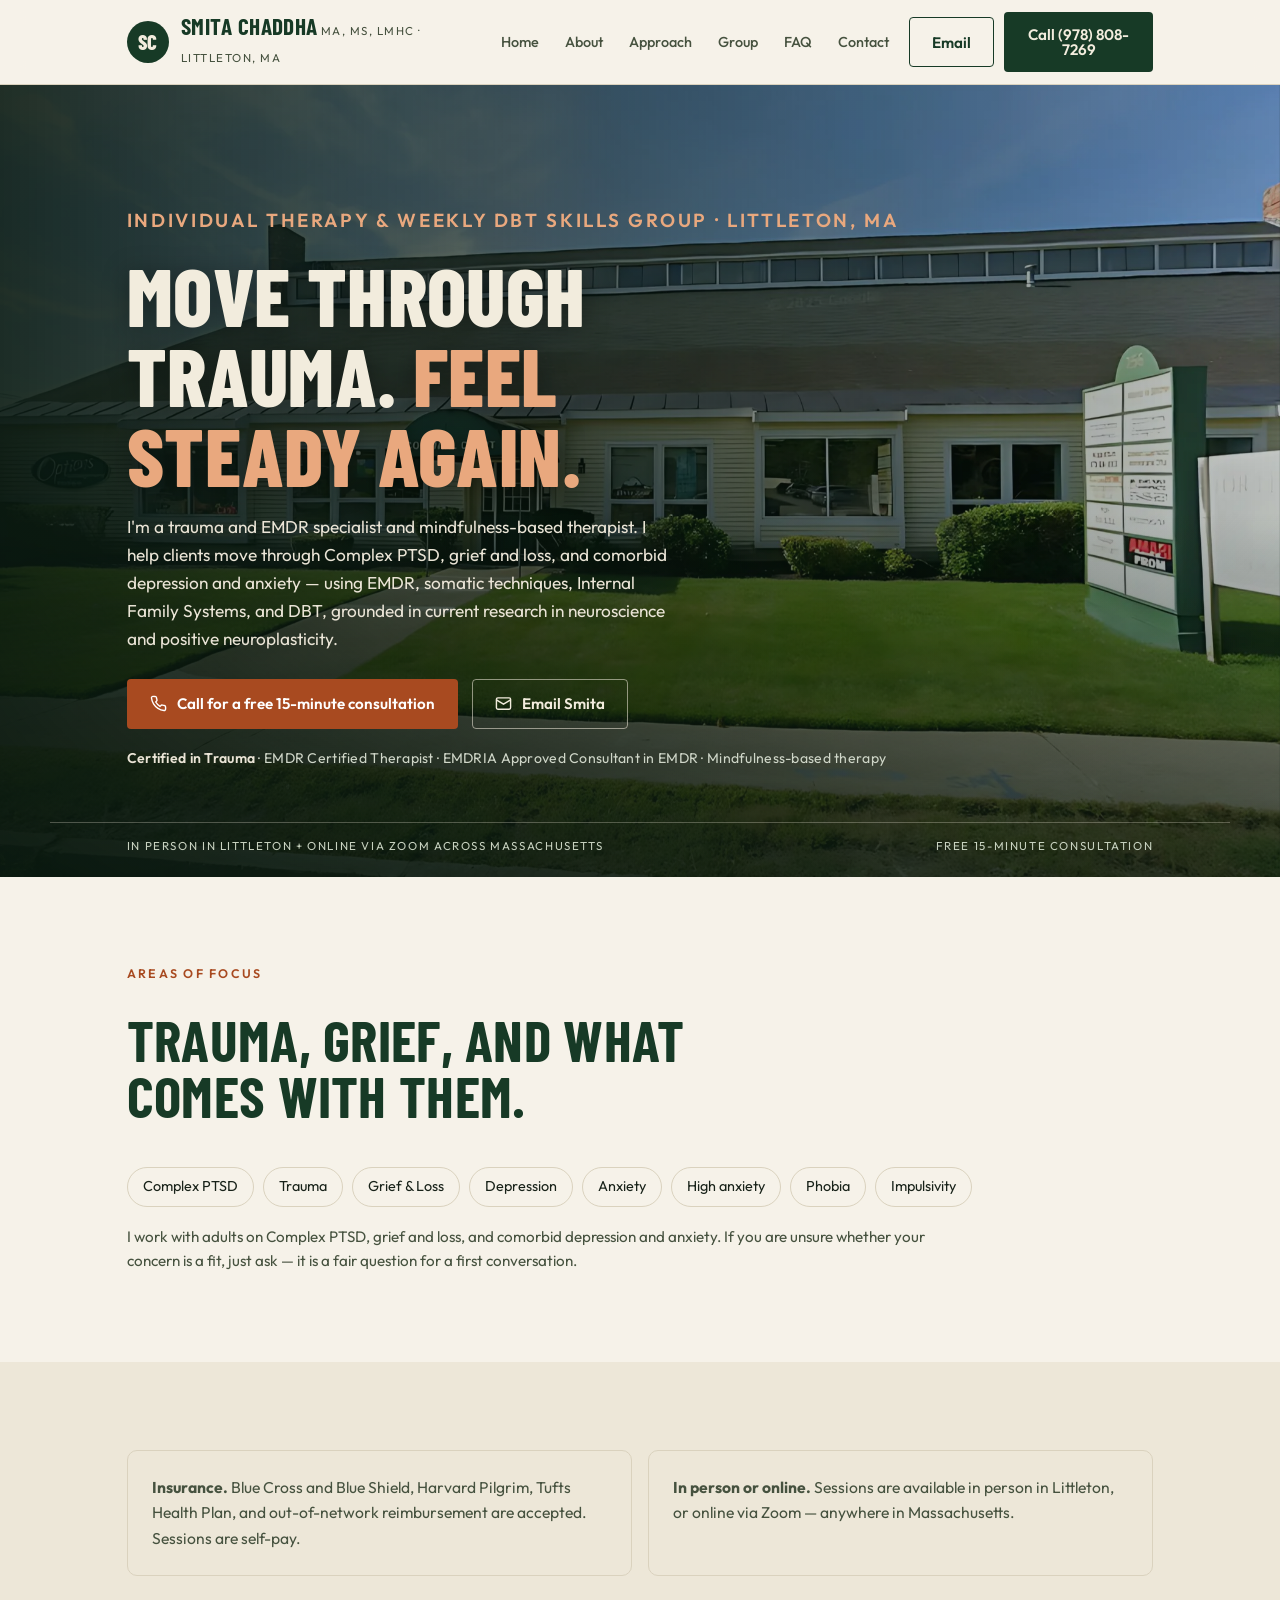
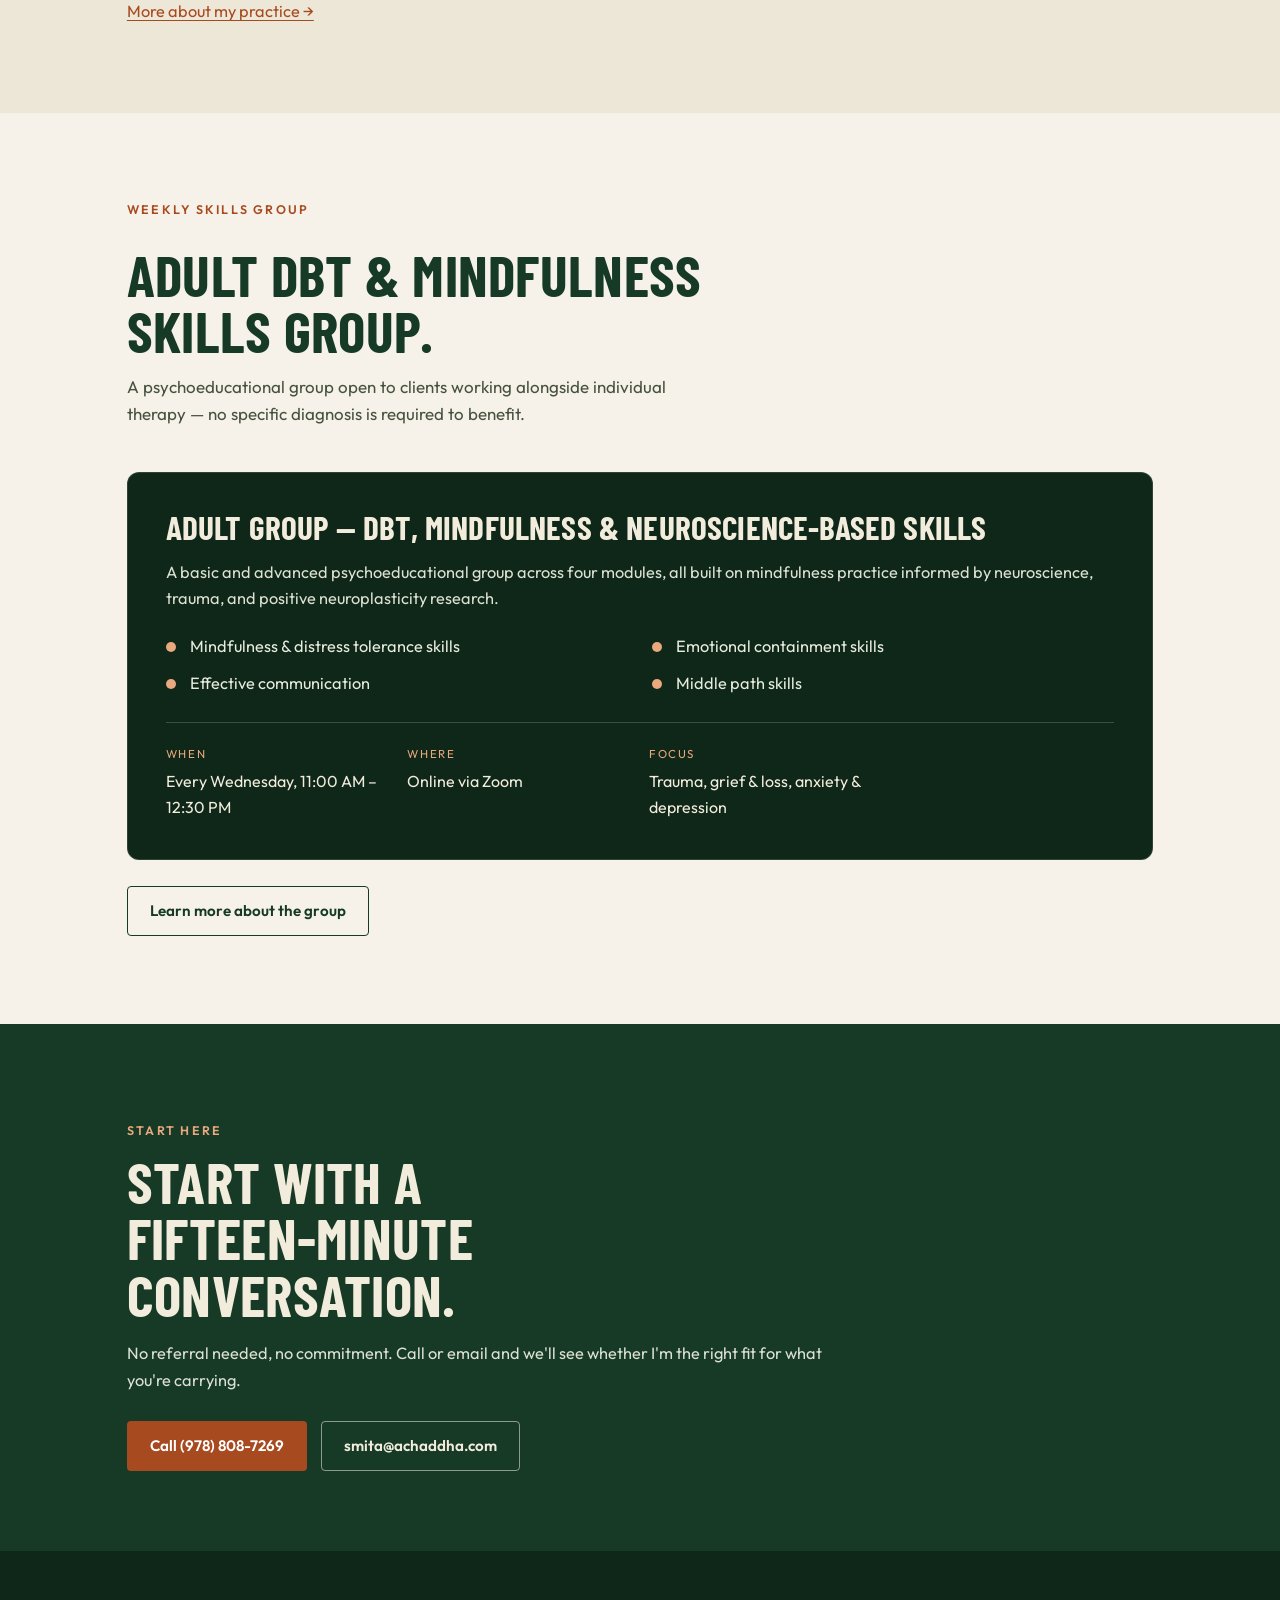
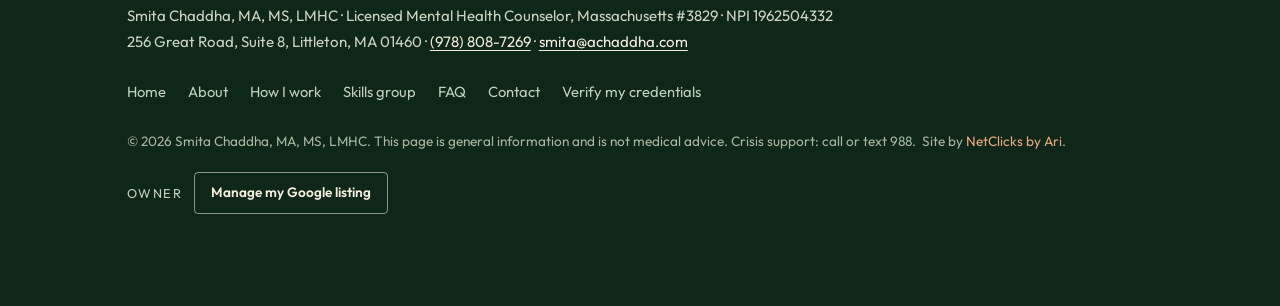
==== index.html @ 4974ed4e "Create v2 site: trauma-first, no fees page, self-pay, no sliding scale/languages/ages, BU kept, onli" ====
<!DOCTYPE html>
<html lang="en">
<head>
<meta charset="UTF-8">
<meta name="viewport" content="width=device-width, initial-scale=1.0">
<title>Smita Chaddha, MA, MS, LMHC — Trauma &amp; EMDR Therapist in Littleton, MA</title>
<meta name="description" content="Smita Chaddha, MA, MS, LMHC is a trauma and EMDR specialist and mindfulness-based therapist in Littleton, MA. EMDR, somatic therapy, Internal Family Systems and DBT for Complex PTSD, grief, depression and anxiety. In person or online via Zoom across Massachusetts. Free 15-minute consultation.">
<meta name="keywords" content="trauma therapist Littleton MA, EMDR therapist Littleton MA, Internal Family Systems therapist, somatic therapy, DBT skills group Massachusetts, mindfulness-based therapy, Complex PTSD treatment, grief counselor Littleton">
<meta name="author" content="Smita Chaddha, MA, MS, LMHC">
<meta name="robots" content="index, follow, max-image-preview:large">
<link rel="canonical" href="https://ari-builds.github.io/smita-chaddha-v2/">

<meta property="og:type" content="website">
<meta property="og:site_name" content="Smita Chaddha, MA, MS, LMHC">
<meta property="og:title" content="Smita Chaddha, MA, MS, LMHC — Trauma &amp; EMDR Therapy, Littleton MA">
<meta property="og:description" content="EMDR, somatic therapy, Internal Family Systems and DBT for Complex PTSD, grief, depression and anxiety. Licensed mental health counselor in Littleton, Massachusetts. In person or online via Zoom. Free 15-minute consultation.">
<meta property="og:url" content="https://ari-builds.github.io/smita-chaddha-v2/">
<meta property="og:image" content="https://ari-builds.github.io/smita-chaddha-v2/assets/og-image.jpg">
<meta property="og:image:width" content="1200">
<meta property="og:image:height" content="630">
<meta property="og:image:alt" content="Smita Chaddha, MA, MS, LMHC — trauma and EMDR therapy in Littleton, Massachusetts">
<meta property="og:locale" content="en_US">
<meta name="twitter:card" content="summary_large_image">
<meta name="twitter:title" content="Smita Chaddha, MA, MS, LMHC — Trauma &amp; EMDR Therapy, Littleton MA">
<meta name="twitter:description" content="EMDR, somatic therapy, Internal Family Systems and DBT for Complex PTSD, grief, depression and anxiety. Licensed mental health counselor in Littleton, Massachusetts.">
<meta name="twitter:image" content="https://ari-builds.github.io/smita-chaddha-v2/assets/og-image.jpg">
<meta name="twitter:image:alt" content="Smita Chaddha, MA, MS, LMHC — trauma and EMDR therapy in Littleton, Massachusetts">
<meta name="theme-color" content="#173A26">
<meta name="geo.region" content="US-MA">
<meta name="geo.placename" content="Littleton, Massachusetts">

<link rel="icon" href="favicon.svg" type="image/svg+xml">
<link rel="apple-touch-icon" href="assets/og-image.jpg">
<link rel="manifest" href="site.webmanifest">
<link rel="preconnect" href="https://fonts.googleapis.com">
<link rel="preconnect" href="https://fonts.gstatic.com" crossorigin>
<link rel="stylesheet" href="https://fonts.googleapis.com/css2?family=Barlow+Condensed:wght@600;700;800&family=Outfit:wght@400;500;600;700&display=swap">
<link rel="stylesheet" href="styles.css">

<script type="application/ld+json">
{
  "@context": "https://schema.org",
  "@graph": [
    {
      "@type": "WebSite",
      "@id": "https://ari-builds.github.io/smita-chaddha-v2/#website",
      "url": "https://ari-builds.github.io/smita-chaddha-v2/",
      "name": "Smita Chaddha, MA, MS, LMHC — Trauma & EMDR Therapy",
      "inLanguage": "en-US",
      "publisher": { "@id": "https://ari-builds.github.io/smita-chaddha-v2/#person" }
    },
    {
      "@type": ["Person", "MedicalBusiness", "LocalBusiness"],
      "@id": "https://ari-builds.github.io/smita-chaddha-v2/#person",
      "name": "Smita Chaddha",
      "alternateName": ["Smita Chaddha, MA, MS, LMHC", "Smita Chaddha LMHC"],
      "givenName": "Smita",
      "familyName": "Chaddha",
      "honorificSuffix": "MA, MS, LMHC",
      "jobTitle": "Licensed Mental Health Counselor",
      "description": "Trauma and EMDR specialist and mindfulness-based therapist in Littleton, Massachusetts. Certified in Trauma; EMDR Certified Therapist; EMDRIA Approved Consultant in EMDR. Trained in a nine-month trauma program under Bessel van der Kolk, a year-long Sensorimotor Psychotherapy training, and advanced training in Grief & Loss and Positive Neuroplasticity. Works with Complex PTSD, grief and loss, and comorbid depression and anxiety.",
      "url": "https://ari-builds.github.io/smita-chaddha-v2/",
      "email": "smita@achaddha.com",
      "telephone": "+19788087269",
      "image": "https://ari-builds.github.io/smita-chaddha-v2/assets/og-image.jpg",
      "currenciesAccepted": "USD",
      "address": {
        "@type": "PostalAddress",
        "streetAddress": "256 Great Road, Suite 8",
        "addressLocality": "Littleton",
        "addressRegion": "MA",
        "postalCode": "01460",
        "addressCountry": "US"
      },
      "geo": { "@type": "GeoCoordinates", "latitude": 42.5384, "longitude": -71.3089 },
      "hasMap": "https://maps.google.com/?q=256+Great+Road+Suite+8+Littleton+MA+01460",
      "areaServed": [
        { "@type": "State", "name": "Massachusetts" },
        { "@type": "City", "name": "Littleton", "containedInPlace": { "@type": "AdministrativeArea", "name": "Middlesex County, Massachusetts" } },
        { "@type": "AdministrativeArea", "name": "Middlesex County, Massachusetts" }
      ],
      "serviceArea": { "@type": "GeoCircle", "geoMidpoint": { "@type": "GeoCoordinates", "latitude": 42.5384, "longitude": -71.3089 }, "geoRadius": 25000 },
      "identifier": [
        { "@type": "PropertyValue", "name": "NPI", "value": "1962504332" },
        { "@type": "PropertyValue", "name": "MA Licensed Mental Health Counselor", "value": "3829" },
        { "@type": "PropertyValue", "name": "NPI Taxonomy Code", "value": "101YM0800X" }
      ],
      "hasCredential": [
        { "@type": "EducationalOccupationalCredential", "credentialCategory": "license", "identifier": "LMHC #3829", "recognizedBy": { "@type": "GovernmentOrganization", "name": "Massachusetts Board of Allied Mental Health Professionals" } },
        { "@type": "EducationalOccupationalCredential", "credentialCategory": "certification", "identifier": "Certified in Trauma" },
        { "@type": "EducationalOccupationalCredential", "credentialCategory": "certification", "identifier": "EMDR Certified Therapist" },
        { "@type": "EducationalOccupationalCredential", "credentialCategory": "certification", "identifier": "EMDRIA Approved Consultant in EMDR" },
        { "@type": "EducationalOccupationalCredential", "credentialCategory": "certification", "identifier": "Advanced training in Grief & Loss and Positive Neuroplasticity" }
      ],
      "alumniOf": { "@type": "CollegeOrUniversity", "name": "Boston University" },
      "medicalSpecialty": "Mental Health",
      "knowsAbout": [
        "Eye Movement Desensitization and Reprocessing (EMDR)", "Trauma", "Complex post-traumatic stress disorder (C-PTSD)",
        "Post-traumatic stress disorder (PTSD)", "Sensorimotor Psychotherapy", "Somatic therapy",
        "Internal Family Systems (IFS)", "Dialectical Behavior Therapy (DBT)", "Mindfulness-based therapy",
        "Anxiety", "Grief and loss", "Depression", "Specific phobias", "Impulsivity",
        "Positive neuroplasticity", "Neuroscience-informed therapy"
      ],
      "availableService": [
        { "@type": "MedicalTherapy", "name": "Individual psychotherapy", "description": "One-to-one therapy for adults, in person in Littleton or online via Zoom across Massachusetts." },
        { "@type": "MedicalTherapy", "name": "EMDR trauma processing", "description": "EMDR for past and present traumatic distress." },
        { "@type": "MedicalTherapy", "name": "Trauma-focused therapy", "description": "Trauma work informed by current neuroscience and positive neuroplasticity research." },
        { "@type": "MedicalTherapy", "name": "Weekly DBT and mindfulness skills group", "description": "A psychoeducational group for adults meeting online via Zoom on Wednesdays." }
      ],
      "isAcceptingNewPatients": true,
      "sameAs": [
        "https://www.psychologytoday.com/us/therapists/smita-chaddha-littleton-ma/141858",
        "https://www.healthgrades.com/counseling-directory/ma-massachusetts/littleton",
        "https://www.7cups.com/local/us/ma/littleton/therapists/smita-chaddha-counselor-ment-48624172",
        "https://flashtechnique.com/wp/places/united-states/massachusetts/littleton-1/therapist-1/smita-chaddha-mams-lmhc/",
        "https://npiregistry.cms.hhs.gov/provider-view/1962504332",
        "https://www.linkedin.com/company/smita-chaddha"
      ]
    },
    {
      "@type": "Event",
      "@id": "https://ari-builds.github.io/smita-chaddha-v2/#group",
      "name": "Adult Group — DBT, Mindfulness & Neuroscience-Based Skills",
      "description": "A basic and advanced psychoeducational skills group in four modules: mindfulness and distress tolerance, emotional containment, effective communication, and middle path skills. Intended for clients working alongside individual therapy. No specific diagnosis is required to benefit.",
      "eventAttendanceMode": "https://schema.org/OnlineEventAttendanceMode",
      "eventStatus": "https://schema.org/EventScheduled",
      "organizer": { "@id": "https://ari-builds.github.io/smita-chaddha-v2/#person" },
      "location": { "@type": "VirtualLocation", "url": "https://www.zoom.us/" },
      "about": ["DBT", "Mindfulness", "Distress tolerance", "Emotional regulation"]
    },
    {
      "@type": "FAQPage",
      "@id": "https://ari-builds.github.io/smita-chaddha-v2/#faq",
      "mainEntity": [
        {
          "@type": "Question",
          "name": "Is Smita Chaddha a licensed therapist in Massachusetts?",
          "acceptedAnswer": { "@type": "Answer", "text": "Yes. Smita Chaddha is a Licensed Mental Health Counselor in Massachusetts, license number 3829, and a sole proprietor. She also holds National Provider Identifier 1962504332. You can verify the license through the Massachusetts Board of Allied Mental Health Professionals and the NPI through the CMS NPI Registry." }
        },
        {
          "@type": "Question",
          "name": "Where does Smita Chaddha see clients?",
          "acceptedAnswer": { "@type": "Answer", "text": "Her office is at 256 Great Road, Suite 8, Littleton, Massachusetts 01460. Sessions are also available online via Zoom for anyone in Massachusetts." }
        },
        {
          "@type": "Question",
          "name": "What is EMDR and what does it treat?",
          "acceptedAnswer": { "@type": "Answer", "text": "EMDR stands for Eye Movement Desensitization and Reprocessing. It is a structured trauma therapy used to process past and present traumatic distress. Smita Chaddha is an EMDR Certified Therapist and an EMDRIA Approved Consultant in EMDR, and uses EMDR for trauma, high anxiety, phobias, grief and depression." }
        },
        {
          "@type": "Question",
          "name": "Does she accept insurance?",
          "acceptedAnswer": { "@type": "Answer", "text": "Blue Cross and Blue Shield, Harvard Pilgrim and Tufts Health Plan are accepted, as well as out-of-network reimbursement. Sessions are self-pay. A free 15-minute consultation is available." }
        },
        {
          "@type": "Question",
          "name": "When does the weekly skills group meet?",
          "acceptedAnswer": { "@type": "Answer", "text": "The adult skills group meets online via Zoom every Wednesday from 11:00 AM to 12:30 PM. It runs as a basic and advanced psychoeducational group across four modules: mindfulness and distress tolerance, emotional containment, effective communication, and middle path skills. It is intended for clients working alongside individual therapy, and no specific diagnosis is required to benefit." }
        },
        {
          "@type": "Question",
          "name": "Does Smita Chaddha offer a free consultation?",
          "acceptedAnswer": { "@type": "Answer", "text": "Yes. Call (978) 808-7269 or email smita@achaddha.com to book a free 15-minute consultation, or to ask about qualifications, training, or what a particular form of therapy will be like." }
        }
      ]
    }
  ]
}
</script>
<script>
/* Arms scroll-reveal before first paint. Failsafe: if site.js never runs
   (404, blocked, error), reveal is switched back off so no content can be
   left permanently invisible. With JS disabled this never executes either,
   so content stays visible. */
document.documentElement.classList.add('reveal');
window.__revealFailsafe = setTimeout(function () {
  document.documentElement.classList.remove('reveal');
}, 3000);
</script>
</head>
<body>

<a class="skip" href="#main">Skip to content</a>

<header class="site-header">
  <div class="bar">
    <a class="brand" href="#main" aria-label="Smita Chaddha, LMHC — home">
      <span class="mark" aria-hidden="true">SC</span>
      <span>
        <span class="name">Smita Chaddha</span>
        <span class="sub">MA, MS, LMHC · Littleton, MA</span>
      </span>
    </a>
    <nav class="site-nav" aria-label="Primary">
      <a href="index.html" aria-current="page">Home</a>
      <a href="about.html">About</a>
      <a href="approach.html">Approach</a>
      <a href="group.html">Group</a>
      <a href="faq.html">FAQ</a>
      <a href="contact.html">Contact</a>
    </nav>
    <div class="head-actions">
      <a class="btn btn-outline" href="mailto:smita@achaddha.com">Email</a>
      <a class="btn btn-green" href="tel:+19788087269">Call (978) 808-7269</a>
      <button id="menuBtn" type="button" aria-label="Open menu" aria-expanded="false" aria-controls="mobileMenu">
        <svg width="22" height="16" viewBox="0 0 22 16" fill="none" aria-hidden="true"><path d="M1 1h20M1 8h20M1 15h20" stroke="currentColor" stroke-width="2" stroke-linecap="round"/></svg>
      </button>
    </div>
  </div>
</header>

<div class="mobile-menu" id="mobileMenu" aria-hidden="true">
  <div class="mm-head">
    <div class="mm-title">Smita Chaddha, LMHC</div>
    <button id="menuClose" type="button" aria-label="Close menu">&#10005;</button>
  </div>
  <nav class="mm-links" aria-label="Mobile">
    <a href="index.html">Home</a>
    <a href="about.html">About</a>
    <a href="approach.html">Approach</a>
    <a href="group.html">Group</a>
    <a href="faq.html">FAQ</a>
    <a href="contact.html">Contact</a>
  </nav>
  <div class="mm-cta">
    <a class="btn btn-solid" href="tel:+19788087269">Call</a>
    <a class="btn btn-ghost-light" href="mailto:smita@achaddha.com">Email</a>
  </div>
  <div class="mm-phone">(978) 808-7269 · Littleton, MA</div>
</div>

<header>
  <section class="hero" aria-labelledby="hero-title">
    <div class="hero-media" aria-hidden="true">
      <picture>
        <source srcset="assets/hero-enhanced.webp" type="image/webp">
        <img src="assets/hero-enhanced.jpg" alt="" fetchpriority="high" decoding="async">
      </picture>
    </div>
    <div class="hero-scrim" aria-hidden="true"></div>
    <div class="hero-inner">
      <p class="kicker">Individual therapy &amp; weekly DBT skills group · Littleton, MA</p>
      <h1 id="hero-title">Move through trauma. <em>Feel steady again.</em></h1>
      <p class="lede">I'm a trauma and EMDR specialist and mindfulness-based therapist. I help clients move through Complex PTSD, grief and loss, and comorbid depression and anxiety — using EMDR, somatic techniques, Internal Family Systems, and DBT, grounded in current research in neuroscience and positive neuroplasticity.</p>
      <div class="hero-actions">
        <a class="btn btn-solid" href="tel:+19788087269">
          <svg viewBox="0 0 24 24" fill="none" stroke="currentColor" stroke-width="2" aria-hidden="true"><path d="M22 16.9v3a2 2 0 0 1-2.2 2 19.8 19.8 0 0 1-8.6-3.1 19.5 19.5 0 0 1-6-6A19.8 19.8 0 0 1 2.1 4.2 2 2 0 0 1 4.1 2h3a2 2 0 0 1 2 1.7c.1 1 .4 1.9.7 2.8a2 2 0 0 1-.5 2.1L8.1 9.9a16 16 0 0 0 6 6l1.3-1.2a2 2 0 0 1 2.1-.5c.9.3 1.8.6 2.8.7a2 2 0 0 1 1.7 2Z"/></svg>
          Call for a free 15-minute consultation
        </a>
        <a class="btn btn-ghost-light" href="mailto:smita@achaddha.com">
          <svg viewBox="0 0 24 24" fill="none" stroke="currentColor" stroke-width="2" aria-hidden="true"><rect x="2" y="4" width="20" height="16" rx="2"/><path d="m2 7 10 6 10-6"/></svg>
          Email Smita
        </a>
      </div>
      <p class="hero-creds"><strong>Certified in Trauma</strong> · EMDR Certified Therapist · EMDRIA Approved Consultant in EMDR · Mindfulness-based therapy</p>
    </div>
    <div class="hero-foot">
      <span>In person in Littleton + online via Zoom across Massachusetts</span>
      <span>Free 15-minute consultation</span>
    </div>
  </section>
</header>

<main id="main">

<section class="section" id="focus">
  <div class="container">
    <div class="section-head">
      <p class="kicker">Areas of focus</p>
      <h2>Trauma, grief, and what comes with them.</h2>
    </div>
    <ul class="tags">
      <li>Complex PTSD</li><li>Trauma</li><li>Grief &amp; Loss</li><li>Depression</li><li>Anxiety</li><li>High anxiety</li><li>Phobia</li><li>Impulsivity</li>
    </ul>
    <p style="color:var(--ink-soft);font-size:.95rem;margin-top:18px;max-width:56em;">
      I work with adults on Complex PTSD, grief and loss, and comorbid depression and anxiety. If you are unsure whether your concern is a fit, just ask — it is a fair question for a first conversation.
    </p>
  </div>
</section>

<section class="section alt" id="goodtoknow">
  <div class="container">
    <div class="grid grid-2">
      <div class="note-box rv">
        <p><strong>Insurance.</strong> Blue Cross and Blue Shield, Harvard Pilgrim, Tufts Health Plan, and out-of-network reimbursement are accepted. Sessions are self-pay.</p>
      </div>
      <div class="note-box rv">
        <p><strong>In person or online.</strong> Sessions are available in person in Littleton, or online via Zoom — anywhere in Massachusetts.</p>
      </div>
    </div>
    <p style="margin-top:22px;"><a href="about.html">More about my practice &rarr;</a></p>
  </div>
</section>

<section class="section" id="group">
  <div class="container">
    <div class="section-head">
      <p class="kicker">Weekly skills group</p>
      <h2>Adult DBT &amp; mindfulness skills group.</h2>
      <p class="lede">A psychoeducational group open to clients working alongside individual therapy — no specific diagnosis is required to benefit.</p>
    </div>
    <div class="feature rv">
      <h3>Adult Group — DBT, Mindfulness &amp; Neuroscience-Based Skills</h3>
      <p>A basic and advanced psychoeducational group across four modules, all built on mindfulness practice informed by neuroscience, trauma, and positive neuroplasticity research.</p>
      <ul class="modules">
        <li>Mindfulness &amp; distress tolerance skills</li>
        <li>Emotional containment skills</li>
        <li>Effective communication</li>
        <li>Middle path skills</li>
      </ul>
      <div class="feature-meta">
        <div><span>When</span>Every Wednesday, 11:00 AM – 12:30 PM</div>
        <div><span>Where</span>Online via Zoom</div>
        <div><span>Focus</span>Trauma, grief &amp; loss, anxiety &amp; depression</div>
      </div>
    </div>
    <div class="rv" style="margin-top:26px;">
      <a class="btn btn-outline" href="group.html">Learn more about the group</a>
    </div>
  </div>
</section>

<div class="final-cta">
  <div class="container">
    <p class="kicker" style="color:var(--accent-light);">Start here</p>
    <h2>Start with a fifteen-minute conversation.</h2>
    <p>No referral needed, no commitment. Call or email and we'll see whether I'm the right fit for what you're carrying.</p>
    <div class="hero-actions">
      <a class="btn btn-solid" href="tel:+19788087269">Call (978) 808-7269</a>
      <a class="btn btn-ghost-light" href="mailto:smita@achaddha.com">smita@achaddha.com</a>
    </div>
  </div>
</div>

</main>

<footer class="site-footer">
  <div class="container">
    <div class="nap">
      Smita Chaddha, MA, MS, LMHC · Licensed Mental Health Counselor, Massachusetts #3829 · NPI 1962504332<br>
      256 Great Road, Suite 8, Littleton, MA 01460 · <a href="tel:+19788087269">(978) 808-7269</a> · <a href="mailto:smita@achaddha.com">smita@achaddha.com</a>
    </div>
    <div class="footer-links">
      <a href="index.html">Home</a><a href="about.html">About</a><a href="approach.html">How I work</a><a href="group.html">Skills group</a>
      <a href="faq.html">FAQ</a><a href="contact.html">Contact</a>
      <a href="verify.html">Verify my credentials</a>
    </div>
    <p class="colophon">&copy; <span id="year">2026</span> Smita Chaddha, MA, MS, LMHC. This page is general information and is not medical advice. Crisis support: call or text 988.&nbsp; Site by <a href="https://netclicksbyari.tech" target="_blank" rel="noopener">NetClicks by Ari</a>.</p>
    <div class="owner-tools">
      <span class="owner-label" id="owner-label">Owner</span>
      <a class="btn btn-ghost-light" href="https://business.google.com/" target="_blank" rel="noopener" aria-describedby="owner-label">Manage my Google listing</a>
    </div>
  </div>
</footer>

<div class="mobile-bar">
  <a class="btn btn-solid" href="tel:+19788087269">Call (978) 808-7269</a>
  <a class="btn btn-ghost-light" href="mailto:smita@achaddha.com">Email</a>
</div>

<script src="site.js" defer></script>

</body>
</html>
---- styles.css ----
/* ==========================================================================
   Smita Chaddha, MA, MS, LMHC - shared design system
   Palette: deep evergreen + warm cream + accessible clay accent.
   Layout & type language adapted from the Nevan / Repairs-N-Moore builds:
   sticky blurred header, condensed display type, card grids, dark feature
   bands, full-screen mobile menu, sticky mobile call bar.
   All text/background pairs verified for WCAG AA contrast.
   ========================================================================== */

:root{
  --paper:#F6F2E9;
  --paper-2:#EDE7D8;
  --ink:#182219;
  --ink-soft:#46523F;
  --line:#DAD2BE;
  --line-strong:#C9BFAD;
  --evergreen:#173A26;
  --evergreen-2:#0F2718;
  --cream:#F2ECDD;
  --cream-soft:#C3CEBB;
  --accent:#A84A20;
  --accent-hover:#8A3A15;
  --accent-light:#E9A87E;
  --radius:4px;
  --maxw:1180px;
  --pad:6%;
  --shadow:0 1px 2px rgba(24,34,25,.05), 0 18px 40px -24px rgba(24,34,25,.25);
  --font-display:"Barlow Condensed",Impact,system-ui,sans-serif;
  --font-body:"Outfit",system-ui,-apple-system,"Segoe UI",Roboto,Arial,sans-serif;
}

*{box-sizing:border-box;}
html{scroll-behavior:smooth;scroll-padding-top:96px;}
body{
  margin:0;background:var(--paper);color:var(--ink);
  font:400 1.02rem/1.62 var(--font-body);
  -webkit-font-smoothing:antialiased;text-rendering:optimizeLegibility;
  overflow-x:hidden;
}
img{display:block;max-width:100%;}
a{color:var(--accent);text-decoration-thickness:1px;text-underline-offset:3px;}
a:hover{color:var(--accent-hover);}
:focus-visible{outline:3px solid var(--accent);outline-offset:3px;border-radius:3px;}

h1,h2,h3,h4{
  font-family:var(--font-display);font-weight:700;color:var(--evergreen);
  margin:0;line-height:.98;letter-spacing:.005em;text-transform:uppercase;
}
h1{font-size:clamp(2.4rem,6.4vw,5.4rem);font-weight:800;}
h2{font-size:clamp(2rem,4.6vw,3.6rem);}
h3{font-size:clamp(1.35rem,2.2vw,1.9rem);line-height:1.02;}
p{margin:0 0 1em;}
p:last-child{margin-bottom:0;}

.container{max-width:var(--maxw);margin:0 auto;padding:0 var(--pad);}

.skip{position:fixed;left:12px;top:-100px;background:var(--evergreen);color:var(--cream);
  padding:12px 18px;z-index:200;border-radius:var(--radius);transition:top .2s;}
.skip:focus{top:12px;}

.kicker{
  font:600 .78rem/1.4 var(--font-body);letter-spacing:.18em;text-transform:uppercase;
  color:var(--accent);margin:0 0 1.1em;
}
.on-dark .kicker{color:var(--accent-light);}

/* ---------- header ---------- */
.site-header{
  position:sticky;top:0;z-index:60;
  background:color-mix(in srgb,var(--paper) 88%,transparent);
  backdrop-filter:blur(12px);-webkit-backdrop-filter:blur(12px);
  border-bottom:1px solid var(--line);
}
.site-header .bar{display:flex;align-items:center;justify-content:space-between;gap:20px;
  max-width:var(--maxw);margin:0 auto;padding:12px var(--pad);}
.brand{display:flex;align-items:center;gap:12px;text-decoration:none;color:inherit;}
.brand .mark{
  width:42px;height:42px;flex:none;border-radius:50%;
  background:var(--evergreen);color:var(--cream);
  display:grid;place-items:center;font-family:var(--font-display);
  font-weight:800;font-size:1.3rem;letter-spacing:.02em;
}
.brand .name{font-family:var(--font-display);font-weight:700;font-size:1.45rem;
  line-height:.95;color:var(--evergreen);text-transform:uppercase;letter-spacing:.02em;}
.brand .sub{font-size:.72rem;letter-spacing:.13em;text-transform:uppercase;color:var(--ink-soft);margin-top:3px;}
.site-nav{display:flex;align-items:center;gap:26px;font-size:.9rem;font-weight:500;}
.site-nav a{color:var(--ink-soft);text-decoration:none;}
.site-nav a:hover{color:var(--accent);}
.head-actions{display:flex;align-items:center;gap:10px;}
#menuBtn{display:none;}

/* ---------- buttons ---------- */
.btn{
  display:inline-flex;align-items:center;justify-content:center;gap:10px;
  padding:14px 22px;border:1px solid transparent;border-radius:var(--radius);
  font:600 .95rem/1 var(--font-body);text-decoration:none;cursor:pointer;
  transition:background .18s,color .18s,border-color .18s,transform .18s;
  min-height:50px;text-align:center;
}
.btn:hover{transform:translateY(-2px);}
.btn svg{width:17px;height:17px;flex:none;}
.btn-solid{background:var(--accent);color:#fff;}
.btn-solid:hover{background:var(--accent-hover);color:#fff;}
.btn-green{background:var(--evergreen);color:var(--cream);}
.btn-green:hover{background:var(--evergreen-2);color:var(--cream);}
.btn-outline{background:transparent;color:var(--evergreen);border-color:var(--evergreen);}
.btn-outline:hover{background:var(--evergreen);color:var(--cream);}
.btn-ghost-light{background:transparent;color:var(--cream);border-color:rgba(242,236,221,.55);}
.btn-ghost-light:hover{background:rgba(242,236,221,.14);color:var(--cream);}
.btn-block{width:100%;}

/* ---------- hero ---------- */
.hero{position:relative;overflow:hidden;isolation:isolate;color:var(--cream);
  min-height:min(88vh,820px);display:flex;align-items:flex-end;background:var(--evergreen-2);}
.hero-media{position:absolute;inset:-24% 0;z-index:-3;will-change:transform;}
.hero-media img{width:100%;height:100%;object-fit:cover;object-position:center 54%;}
.hero-scrim{position:absolute;inset:0;z-index:-2;
  background:
    linear-gradient(90deg,rgba(9,24,15,.9) 0%,rgba(9,24,15,.62) 46%,rgba(9,24,15,.24) 100%),
    linear-gradient(0deg,rgba(9,24,15,.72) 0%,rgba(9,24,15,0) 46%);
}
.hero-inner{position:relative;flex:0 0 100%;width:100%;max-width:var(--maxw);margin:0 auto;
  padding:86px var(--pad) 108px;}
.hero .kicker{color:var(--accent-light);}
.hero h1{color:var(--cream);max-width:16ch;text-shadow:0 2px 26px rgba(0,0,0,.35);}
.hero h1 em{font-style:normal;color:var(--accent-light);}
.hero .lede{margin-top:18px;max-width:34rem;font-size:1.08rem;color:#EAE4D6;}
.hero-creds{margin-top:18px;font-size:.88rem;letter-spacing:.02em;color:#CFD6C8;}
.hero-creds strong{color:#EAE4D6;font-weight:600;}
.hero-actions{margin-top:26px;display:flex;flex-wrap:wrap;align-items:center;gap:14px;}
.hero-note{flex-basis:100%;font-size:.92rem;color:#DCE1D3;}
.hero-note a{color:var(--accent-light);font-weight:600;}
.hero-badges{margin-top:28px;display:flex;flex-wrap:wrap;gap:8px;list-style:none;padding:0;}
.hero-badges li{
  font-size:.8rem;letter-spacing:.02em;color:#EDE7D8;
  border:1px solid rgba(242,236,221,.4);border-radius:999px;padding:6px 13px;
}
.hero-foot{position:absolute;bottom:22px;left:50%;transform:translateX(-50%);
  width:100%;max-width:var(--maxw);padding:14px var(--pad) 0;
  display:flex;justify-content:space-between;gap:16px;
  font-size:.72rem;letter-spacing:.14em;text-transform:uppercase;color:#C8D2C0;
  border-top:1px solid rgba(242,236,221,.28);}

@media (min-width:881px){
  .hero .kicker{font-size:1.18rem;letter-spacing:.14em;}
}

/* ---------- subpage banner ---------- */
.page-hero{background:var(--evergreen-2);color:var(--cream);padding:74px 0 58px;
  border-bottom:1px solid rgba(242,236,221,.14);}
.page-hero .kicker{color:var(--accent-light);}
.page-hero h1{color:var(--cream);max-width:20ch;}
.page-hero .page-lede{margin-top:18px;max-width:48rem;font-size:1.08rem;color:#DCE1D3;}

/* ---------- stat band ---------- */
.stats{background:var(--evergreen);color:var(--cream);border-top:1px solid rgba(242,236,221,.14);}
.stats .row{display:grid;grid-template-columns:repeat(4,1fr);gap:18px;
  max-width:var(--maxw);margin:0 auto;padding:22px var(--pad);}
.stats .row div{font-family:var(--font-display);font-weight:600;font-size:1.25rem;
  text-transform:uppercase;letter-spacing:.04em;}
.stats .row span{display:block;font-family:var(--font-body);font-size:.8rem;
  letter-spacing:.06em;color:var(--cream-soft);text-transform:none;margin-top:4px;}

/* ---------- generic section ---------- */
.section{padding:88px 0;}
.section.alt{background:var(--paper-2);}
.section.dark{background:var(--evergreen);color:var(--cream);}
.section.dark h2,.section.dark h3{color:var(--cream);}
.section.dark p{color:#DCE1D3;}
.section-head{display:grid;grid-template-columns:1fr;gap:14px;margin-bottom:44px;}
.section-head h2{max-width:24ch;}
.section-head .lede{color:var(--ink-soft);max-width:52ch;font-size:1.06rem;}
.section.dark .section-head .lede{color:#D6DCCE;}

/* ---------- cards ---------- */
.card{background:var(--paper);border:1px solid var(--line);border-radius:10px;padding:26px;}
.section.alt .card{background:var(--paper);}
.grid{display:grid;gap:16px;}
.grid-2{grid-template-columns:repeat(2,1fr);}
.grid-3{grid-template-columns:repeat(3,1fr);}
.card h3{margin-bottom:10px;}
.card p{color:var(--ink-soft);font-size:.98rem;}

/* cred grid */
.cred-grid{display:grid;grid-template-columns:repeat(2,1fr);gap:14px;}
.cred .label{font-size:.74rem;letter-spacing:.14em;text-transform:uppercase;
  color:var(--accent);font-weight:600;margin-bottom:6px;}
.cred .value{font-size:1rem;color:var(--ink);}

/* pull quote */
.pullquote{margin:0 0 34px;padding:22px 0 22px 26px;border-left:4px solid var(--accent);}
.pullquote p{font-family:var(--font-display);font-weight:600;font-size:clamp(1.4rem,2.6vw,2.1rem);
  line-height:1.06;text-transform:uppercase;color:var(--evergreen);margin:0 0 12px;}
.pullquote cite{font-style:normal;font-size:.85rem;letter-spacing:.08em;
  text-transform:uppercase;color:var(--ink-soft);}

/* approach */
.approach-grid{display:grid;grid-template-columns:repeat(2,1fr);gap:16px;}
.approach .abbr{display:inline-block;font-family:var(--font-display);font-weight:700;
  font-size:.82rem;letter-spacing:.12em;text-transform:uppercase;color:var(--accent);
  margin-bottom:8px;}

/* focus tags */
.tags{display:flex;flex-wrap:wrap;gap:9px;list-style:none;padding:0;margin:0;}
.tags li{border:1px solid var(--line);border-radius:999px;padding:7px 15px;
  font-size:.9rem;color:var(--ink);background:var(--paper);}
.section.alt .tags li{background:var(--paper);}

/* ---------- group feature ---------- */
.feature{background:var(--evergreen-2);color:var(--cream);border-radius:12px;padding:38px;
  border:1px solid rgba(242,236,221,.14);}
.feature h3{color:var(--cream);font-size:clamp(1.5rem,2.6vw,2.2rem);margin-bottom:14px;}
.feature p{color:#DCE1D3;}
.modules{list-style:none;padding:0;margin:22px 0;display:grid;grid-template-columns:1fr 1fr;gap:10px 24px;}
.modules li{position:relative;padding-left:24px;color:#E7ECDF;}
.modules li::before{content:"";position:absolute;left:0;top:.55em;width:10px;height:10px;
  border-radius:50%;background:var(--accent-light);}
.feature-meta{display:grid;grid-template-columns:repeat(4,1fr);gap:18px;margin-top:26px;
  border-top:1px solid rgba(242,236,221,.2);padding-top:22px;}
.feature-meta div{font-size:1rem;color:var(--cream);}
.feature-meta span{display:block;font-size:.72rem;letter-spacing:.14em;text-transform:uppercase;
  color:var(--accent-light);margin-bottom:5px;}

/* ---------- fees table ---------- */
.fee-table{width:100%;border-collapse:collapse;font-size:1rem;}
.fee-table th,.fee-table td{text-align:left;padding:16px 18px;border-bottom:1px solid var(--line);
  vertical-align:top;}
.fee-table thead th{font-family:var(--font-display);font-weight:700;font-size:1.05rem;
  text-transform:uppercase;letter-spacing:.06em;color:var(--evergreen);
  background:var(--paper-2);border-bottom:2px solid var(--evergreen);}
.fee-table tbody th{font-weight:600;color:var(--evergreen);width:34%;}
.fee-table td{color:var(--ink-soft);}

/* ---------- faq ---------- */
.faq-item{border:1px solid var(--line);border-radius:10px;background:var(--paper);
  margin-bottom:12px;overflow:hidden;}
.faq-item summary{
  cursor:pointer;list-style:none;padding:18px 52px 18px 20px;position:relative;
  font-family:var(--font-display);font-weight:600;font-size:1.2rem;line-height:1.12;
  text-transform:uppercase;color:var(--evergreen);
}
.faq-item summary::-webkit-details-marker{display:none;}
.faq-item summary::after{
  content:"+";position:absolute;right:20px;top:50%;transform:translateY(-50%);
  font-family:var(--font-body);font-weight:400;font-size:1.5rem;color:var(--accent);
}
.faq-item[open] summary::after{content:"\2013";}
.faq-item summary:hover{color:var(--accent);}
.faq-item .answer{padding:0 20px 20px;color:var(--ink-soft);border-top:1px solid var(--line);
  margin-top:0;padding-top:16px;}

/* ---------- contact ---------- */
.contact-grid{display:grid;grid-template-columns:1.1fr .9fr;gap:26px;}
.contact-block{padding:16px 0;border-bottom:1px solid var(--line);}
.contact-block .label{font-size:.74rem;letter-spacing:.14em;text-transform:uppercase;
  color:var(--accent);font-weight:600;margin-bottom:5px;}
.contact-block .value{font-size:1.12rem;}
.note-box{background:var(--paper-2);border:1px solid var(--line);border-radius:10px;padding:24px;}
.note-box p{color:var(--ink-soft);font-size:.98rem;margin-bottom:14px;}
.note-box p:last-child{margin-bottom:0;}

.disclaimer{margin-top:32px;padding:18px 20px;border-left:4px solid var(--accent);
  background:var(--paper-2);border-radius:0 8px 8px 0;font-size:.92rem;color:var(--ink-soft);}
.disclaimer strong{color:var(--ink);}

/* ---------- profiles ---------- */
.profile-list{display:grid;gap:12px;}
.profile-row{display:flex;align-items:center;justify-content:space-between;gap:20px;
  background:var(--paper);border:1px solid var(--line);border-radius:10px;padding:18px 22px;}
.profile-row .pname{font-family:var(--font-display);font-weight:700;font-size:1.2rem;
  text-transform:uppercase;color:var(--evergreen);letter-spacing:.02em;}
.profile-row .pdesc{display:block;color:var(--ink-soft);font-size:.94rem;margin-top:4px;}
.profile-row a{font-weight:600;white-space:nowrap;}

/* ---------- final cta ---------- */
.final-cta{background:var(--evergreen);color:var(--cream);padding:80px 0;}
.final-cta h2{color:var(--cream);max-width:18ch;}
.final-cta p{color:#DCE1D3;margin-top:18px;max-width:46rem;}
.final-cta .hero-actions{margin-top:28px;justify-content:flex-start;}

/* ---------- footer ---------- */
.site-footer{background:var(--evergreen-2);color:var(--cream-soft);padding:52px 0 92px;}
.site-footer .nap{font-size:.94rem;line-height:1.7;color:#CBD4C3;}
.site-footer .nap a{color:var(--cream);}
.site-footer .footer-links{display:flex;flex-wrap:wrap;gap:8px 22px;margin:26px 0;font-size:.92rem;}
.site-footer .footer-links a{color:var(--cream-soft);text-decoration:none;}
.site-footer .footer-links a:hover{color:var(--cream);text-decoration:underline;}
.site-footer .colophon{font-size:.85rem;color:#A9B4A1;margin:0;}
.site-footer .colophon a{color:var(--accent-light);text-decoration:none;}
.site-footer .colophon a:hover{text-decoration:underline;}
.owner-tools{margin-top:20px;display:flex;align-items:center;gap:12px;}
.owner-label{font-size:.8rem;letter-spacing:.12em;text-transform:uppercase;color:var(--cream-soft);}
.owner-tools .btn{min-height:42px;padding:9px 16px;font-size:.85rem;}

/* ---------- mobile menu ---------- */
.mobile-menu{position:fixed;inset:0;z-index:100;display:none;flex-direction:column;
  background:var(--evergreen-2);color:var(--cream);padding:20px var(--pad) 28px;overflow:auto;}
.mobile-menu.open{display:flex;}
.mobile-menu .mm-head{display:flex;align-items:center;justify-content:space-between;}
.mobile-menu .mm-title{font-family:var(--font-display);font-weight:700;font-size:1.4rem;
  text-transform:uppercase;letter-spacing:.02em;}
#menuClose{width:46px;height:46px;border-radius:50%;border:1px solid rgba(242,236,221,.35);
  background:transparent;color:var(--cream);font-size:1.2rem;cursor:pointer;}
.mobile-menu .mm-links{display:flex;flex-direction:column;gap:14px;margin-top:44px;}
.mobile-menu .mm-links a{font-family:var(--font-display);font-weight:700;font-size:2.5rem;
  line-height:1;text-transform:uppercase;color:var(--cream);text-decoration:none;}
.mobile-menu .mm-links a:hover{color:var(--accent-light);}
.mobile-menu .mm-cta{margin-top:auto;display:grid;grid-template-columns:1fr 1fr;gap:10px;}
.mobile-menu .mm-cta .btn{width:100%;}
.mobile-menu .mm-phone{margin-top:18px;text-align:center;font-family:var(--font-display);
  font-size:1rem;letter-spacing:.14em;text-transform:uppercase;color:var(--cream-soft);}
body.locked{overflow:hidden;}

/* ---------- sticky mobile bar ---------- */
.mobile-bar{display:none;}

/* ---------- motion (subtle; all disabled by prefers-reduced-motion) ---------- */
.site-nav a{position:relative;}
.site-nav a::after{content:"";position:absolute;left:0;right:0;bottom:-5px;height:2px;
  background:var(--accent);transform:scaleX(0);transform-origin:left;transition:transform .25s ease;}
.site-nav a:hover::after{transform:scaleX(1);}

.card,.feature,.profile-row{transition:box-shadow .25s ease,border-color .25s ease;}
.card:hover,.feature:hover,.profile-row:hover{box-shadow:0 16px 36px -20px rgba(24,34,25,.4);}
.card:hover{border-color:var(--line-strong);}

.hero-inner>*{animation:rise .7s cubic-bezier(.2,.7,.3,1) both;}
.hero-inner>:nth-child(2){animation-delay:.09s}
.hero-inner>:nth-child(3){animation-delay:.18s}
.hero-inner>:nth-child(4){animation-delay:.27s}
.hero-inner>:nth-child(5){animation-delay:.36s}
.hero-inner>:nth-child(6){animation-delay:.45s}
@keyframes rise{from{opacity:0;transform:translateY(16px)}to{opacity:1;transform:none}}
.hero-media img{animation:heroIn 1.2s ease-out both;}
@keyframes heroIn{from{opacity:.3;transform:scale(1.06)}to{opacity:1;transform:scale(1)}}
.hero-actions .btn-solid{animation:callPulse 3s ease-in-out 1.6s infinite;}
@keyframes callPulse{0%,100%{box-shadow:0 0 0 0 rgba(233,168,126,.5)}50%{box-shadow:0 0 0 12px rgba(233,168,126,0)}}
.mobile-menu.open .mm-links a{animation:mmIn .4s cubic-bezier(.2,.7,.3,1) both;}
.mobile-menu.open .mm-links a:nth-child(1){animation-delay:.03s}
.mobile-menu.open .mm-links a:nth-child(2){animation-delay:.07s}
.mobile-menu.open .mm-links a:nth-child(3){animation-delay:.11s}
.mobile-menu.open .mm-links a:nth-child(4){animation-delay:.15s}
.mobile-menu.open .mm-links a:nth-child(5){animation-delay:.19s}
.mobile-menu.open .mm-links a:nth-child(6){animation-delay:.23s}
@keyframes mmIn{from{opacity:0;transform:translateY(10px)}to{opacity:1;transform:none}}

/* ---------- reveal ---------- */
.rv{transition:opacity .6s cubic-bezier(.2,.7,.3,1),transform .6s cubic-bezier(.2,.7,.3,1);}
html.reveal .rv{opacity:0;transform:translateY(16px);}
html.reveal .rv.in{opacity:1;transform:none;}

/* ---------- responsive ---------- */
@media (max-width:1040px){
  .grid-3{grid-template-columns:repeat(2,1fr);}
  .cred-grid{grid-template-columns:1fr 1fr;}
}
@media (max-width:880px){
  :root{--pad:6%;}
  .site-nav,.head-actions .btn-green{display:none;}
  #menuBtn{display:inline-flex;align-items:center;justify-content:center;width:46px;height:46px;
    border:1px solid var(--line);border-radius:50%;background:transparent;color:var(--evergreen);cursor:pointer;}
  .contact-grid{grid-template-columns:1fr;}
  .feature-meta{grid-template-columns:1fr 1fr;}
}
@media (max-width:640px){
  h1{font-size:clamp(2.5rem,13vw,3.6rem);}
  h2{font-size:clamp(1.9rem,8.6vw,2.6rem);}
  p{line-height:1.6;}
  .section{padding:60px 0 56px;}
  .grid-2,.grid-3,.approach-grid,.cred-grid{grid-template-columns:1fr;}
  .modules{grid-template-columns:1fr;}
  .stats .row{grid-template-columns:1fr 1fr;}
  .hero{min-height:auto;}
  .hero-inner{padding:86px var(--pad) 40px;}
  .hero h1{max-width:none;text-wrap:balance;}
  .hero .lede{font-size:1.13rem;line-height:1.62;max-width:none;}
  .hero-actions .btn{width:100%;justify-content:center;}
  .hero-note{margin-top:2px;}
  .hero-badges li{font-size:.74rem;padding:5px 11px;}
  .kicker{margin-bottom:.9em;}
  .card,.feature{padding:22px 18px;}
  .owner-tools{flex-direction:column;align-items:flex-start;gap:8px;}
  .page-hero{padding:58px 0 44px;}
  .page-hero h1{font-size:clamp(2.5rem,11vw,3.4rem);}
  .hero-foot{position:static;transform:none;max-width:none;margin:8px 0 0;padding-top:16px;}
  .hero-foot span:last-child{display:none;}
  .fee-table thead{display:none;}
  .fee-table tbody th,.fee-table tbody td{display:block;width:auto;border-bottom:0;padding:6px 0;}
  .fee-table tbody th{border-top:1px solid var(--line);padding-top:16px;}
  .fee-table tbody td{padding-bottom:14px;color:var(--ink-soft);}
  .profile-row{flex-direction:column;align-items:flex-start;gap:10px;}
  .mobile-menu .mm-links a{font-size:2.1rem;}

  /* sticky call bar replaces header buttons on phones */
  .head-actions{display:none;}
  .mobile-bar{
    display:grid;grid-template-columns:1fr 1fr;gap:10px;position:fixed;
    left:0;right:0;bottom:0;z-index:70;padding:11px 14px calc(11px + env(safe-area-inset-bottom));
    background:color-mix(in srgb,var(--evergreen-2) 94%,transparent);
    backdrop-filter:blur(10px);border-top:1px solid rgba(242,236,221,.2);
  }
  .mobile-bar .btn{min-height:48px;width:100%;}
  body{padding-bottom:calc(5rem + env(safe-area-inset-bottom));}
  .site-footer{padding-bottom:112px;}
}

@media (prefers-reduced-motion:reduce){
  html{scroll-behavior:auto;}
  .rv,html.reveal .rv{opacity:1;transform:none;transition:none;}
  *{animation:none!important;transition-duration:.01ms!important;}
  [data-depth]{transform:none!important;will-change:auto!important;}
}

@media print{
  .site-nav,.head-actions,#menuBtn,.mobile-bar,.final-cta,.hero-media,.hero-scrim,.mobile-menu{display:none!important;}
  body{background:#fff;padding:0;}
  .faq-item .answer{display:block!important;}
}
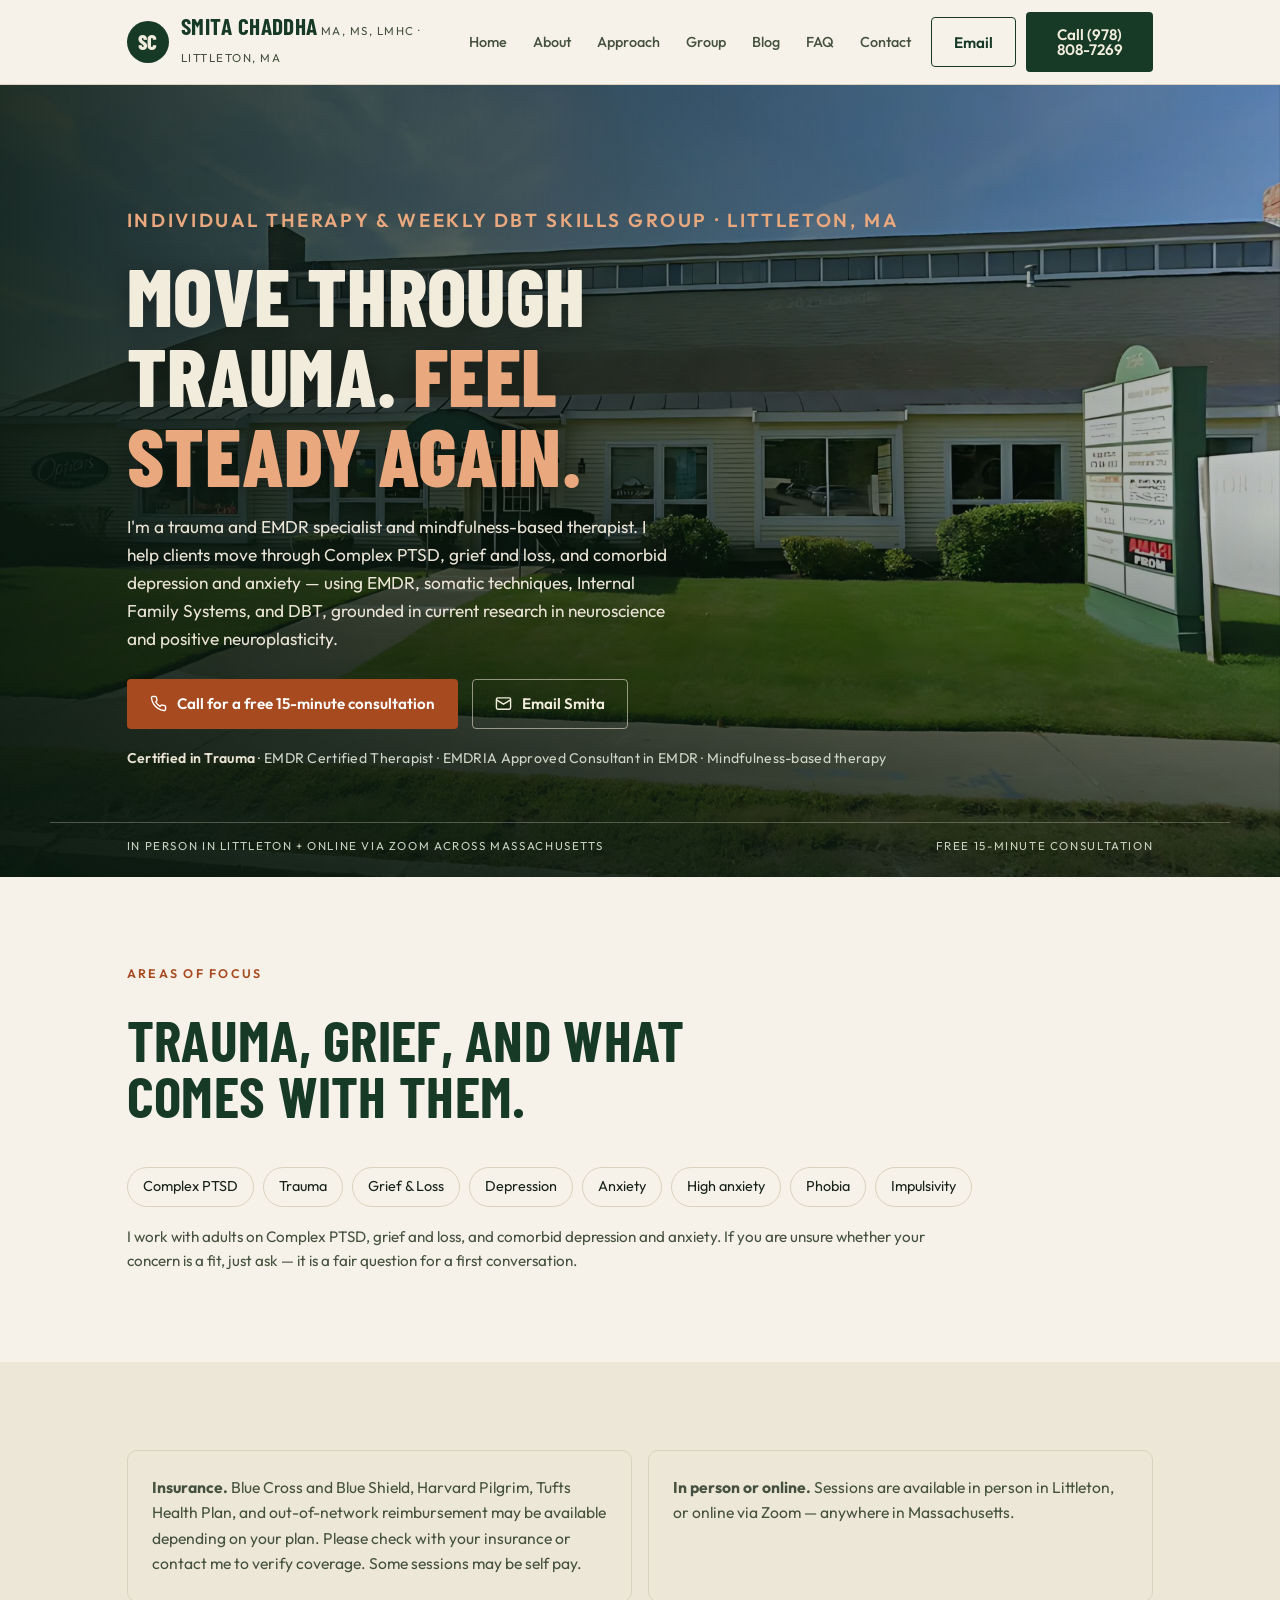
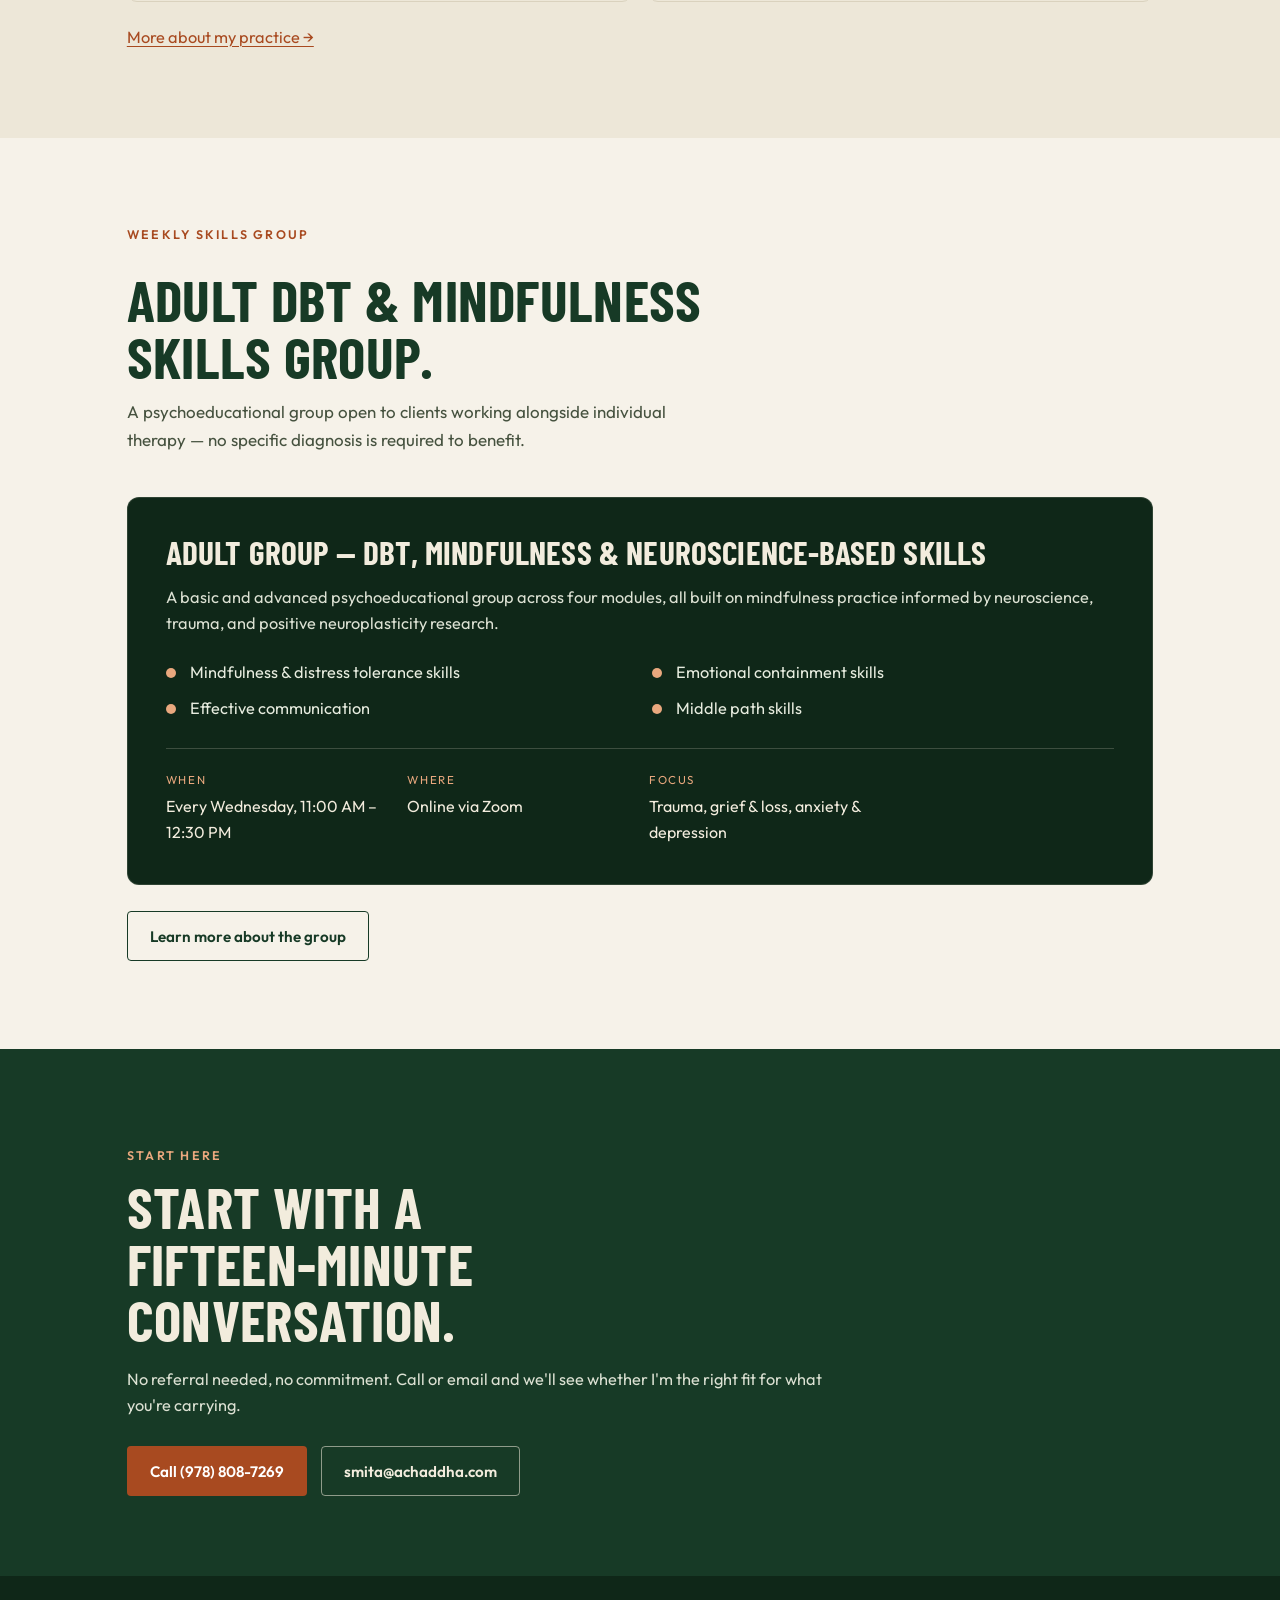
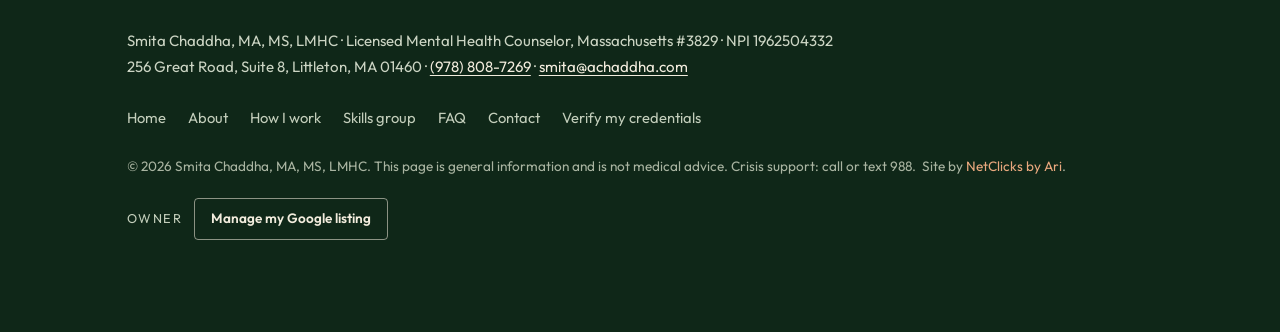
==== commit 6d20c44b: "V2 updates: blog page, insurance wording, 4 group modules with 8-week breakdown" ====
--- a/index.html
+++ b/index.html
@@ -150,7 +150,7 @@
         {
           "@type": "Question",
           "name": "Does she accept insurance?",
-          "acceptedAnswer": { "@type": "Answer", "text": "Blue Cross and Blue Shield, Harvard Pilgrim and Tufts Health Plan are accepted, as well as out-of-network reimbursement. Sessions are self-pay. A free 15-minute consultation is available." }
+          "acceptedAnswer": { "@type": "Answer", "text": "Blue Cross and Blue Shield, Harvard Pilgrim and Tufts Health Plan and out-of-network reimbursement may be available depending on your plan. Please check with your insurance or contact Smita Chaddha to verify coverage. Some sessions may be self pay. A free 15-minute consultation is available." }
         },
         {
           "@type": "Question",
@@ -196,6 +196,7 @@
       <a href="about.html">About</a>
       <a href="approach.html">Approach</a>
       <a href="group.html">Group</a>
+      <a href="blog.html">Blog</a>
       <a href="faq.html">FAQ</a>
       <a href="contact.html">Contact</a>
     </nav>
@@ -282,7 +283,7 @@
   <div class="container">
     <div class="grid grid-2">
       <div class="note-box rv">
-        <p><strong>Insurance.</strong> Blue Cross and Blue Shield, Harvard Pilgrim, Tufts Health Plan, and out-of-network reimbursement are accepted. Sessions are self-pay.</p>
+        <p><strong>Insurance.</strong> Blue Cross and Blue Shield, Harvard Pilgrim, Tufts Health Plan, and out-of-network reimbursement may be available depending on your plan. Please check with your insurance or contact me to verify coverage. Some sessions may be self pay.</p>
       </div>
       <div class="note-box rv">
         <p><strong>In person or online.</strong> Sessions are available in person in Littleton, or online via Zoom — anywhere in Massachusetts.</p>
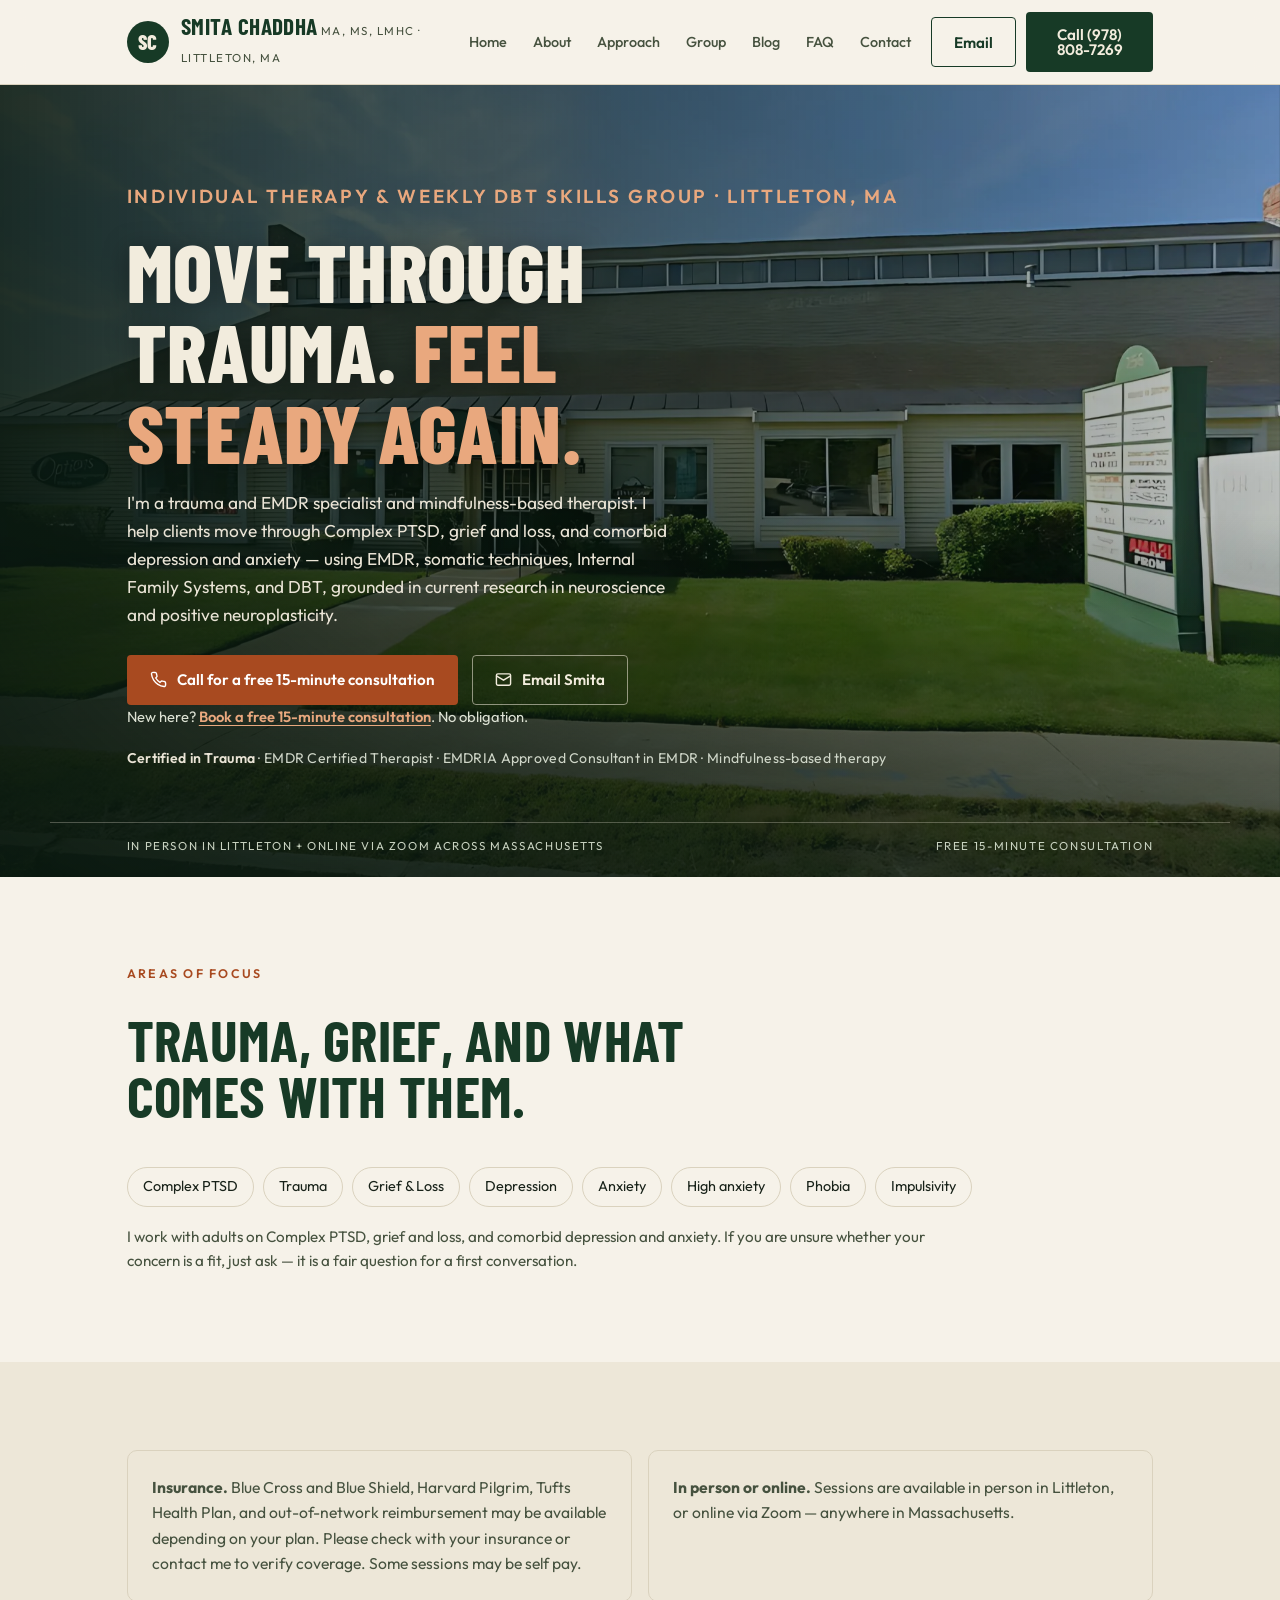
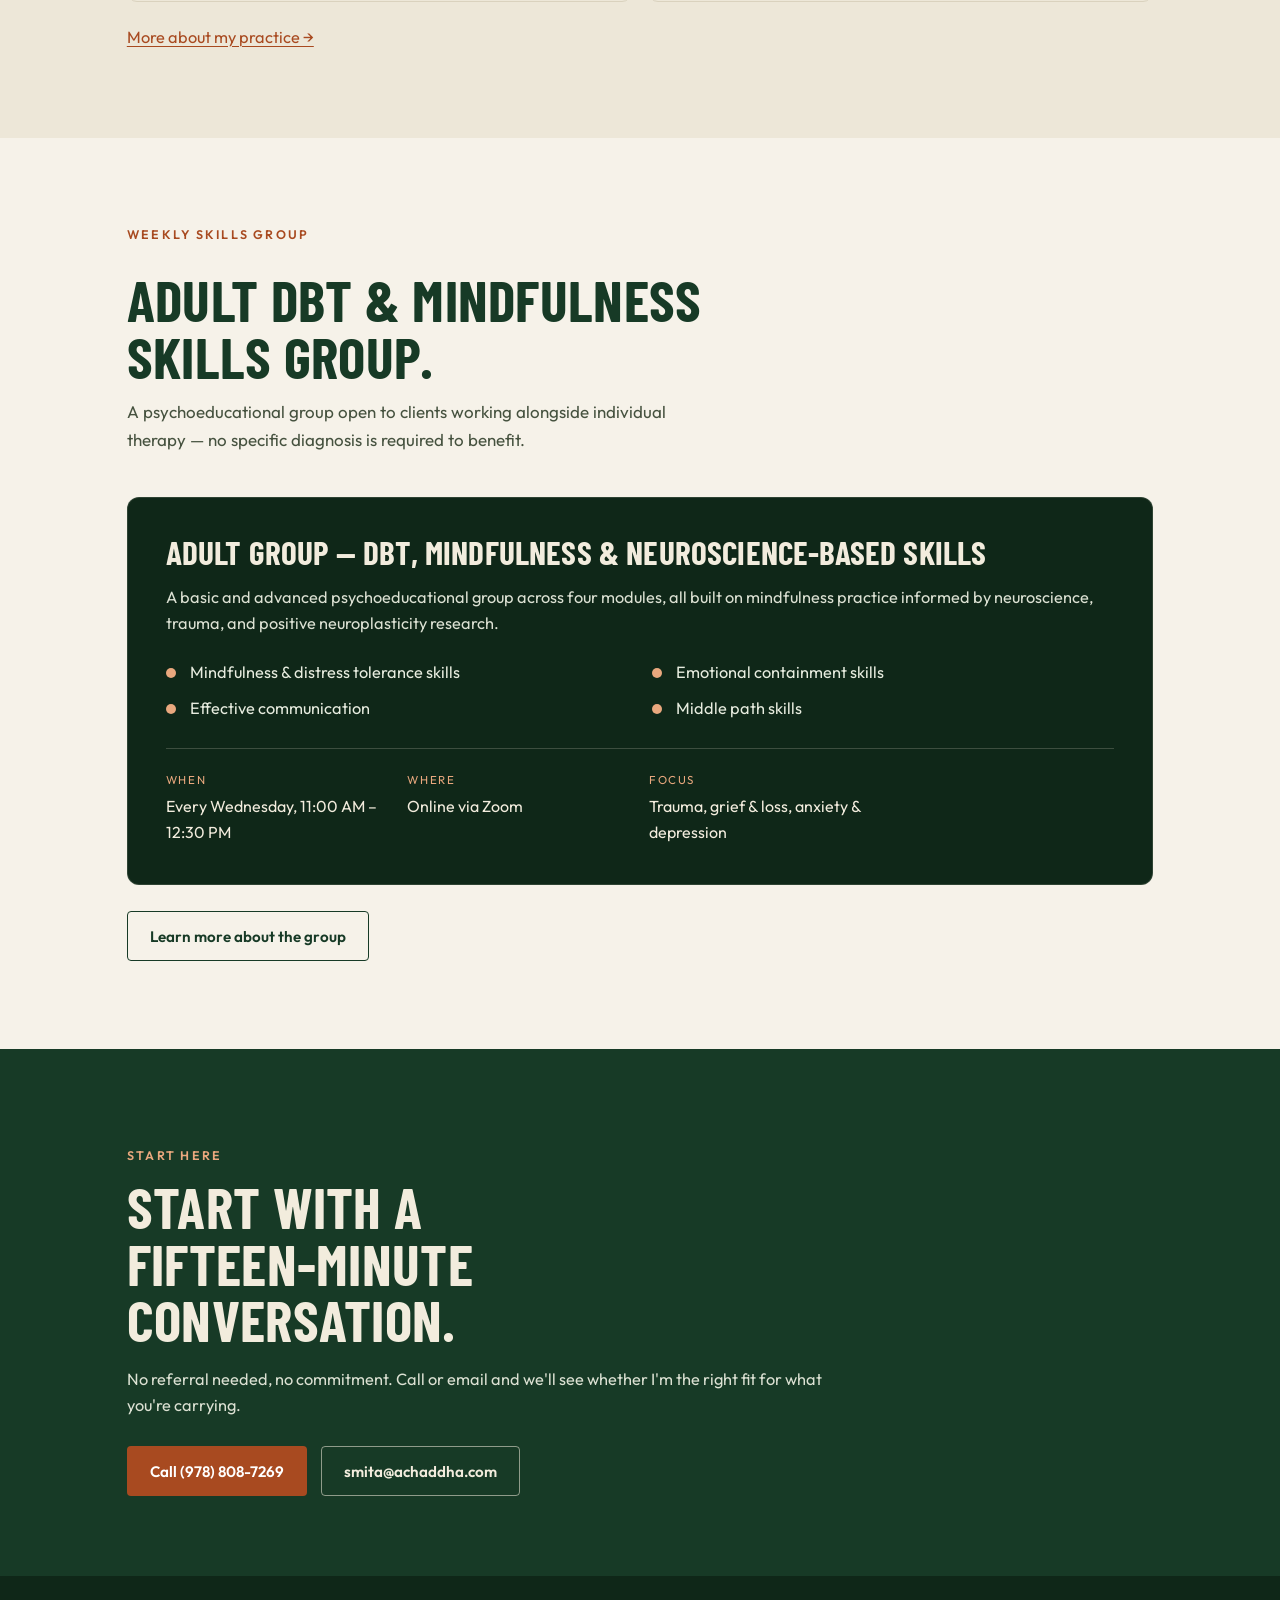
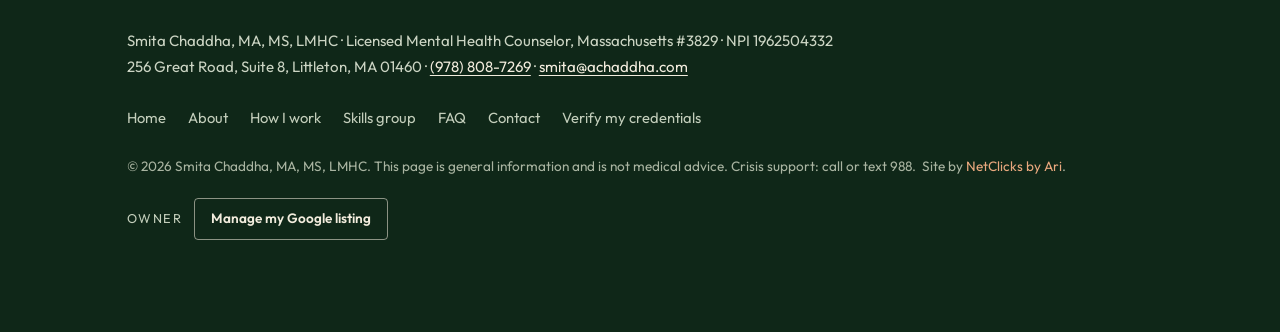
==== commit cfdafc83: "Add New here hero note" ====
--- a/index.html
+++ b/index.html
@@ -253,6 +253,7 @@
           Email Smita
         </a>
       </div>
+      <p class="hero-note">New here? <a href="contact.html">Book a free 15-minute consultation</a>. No obligation.</p>
       <p class="hero-creds"><strong>Certified in Trauma</strong> · EMDR Certified Therapist · EMDRIA Approved Consultant in EMDR · Mindfulness-based therapy</p>
     </div>
     <div class="hero-foot">
